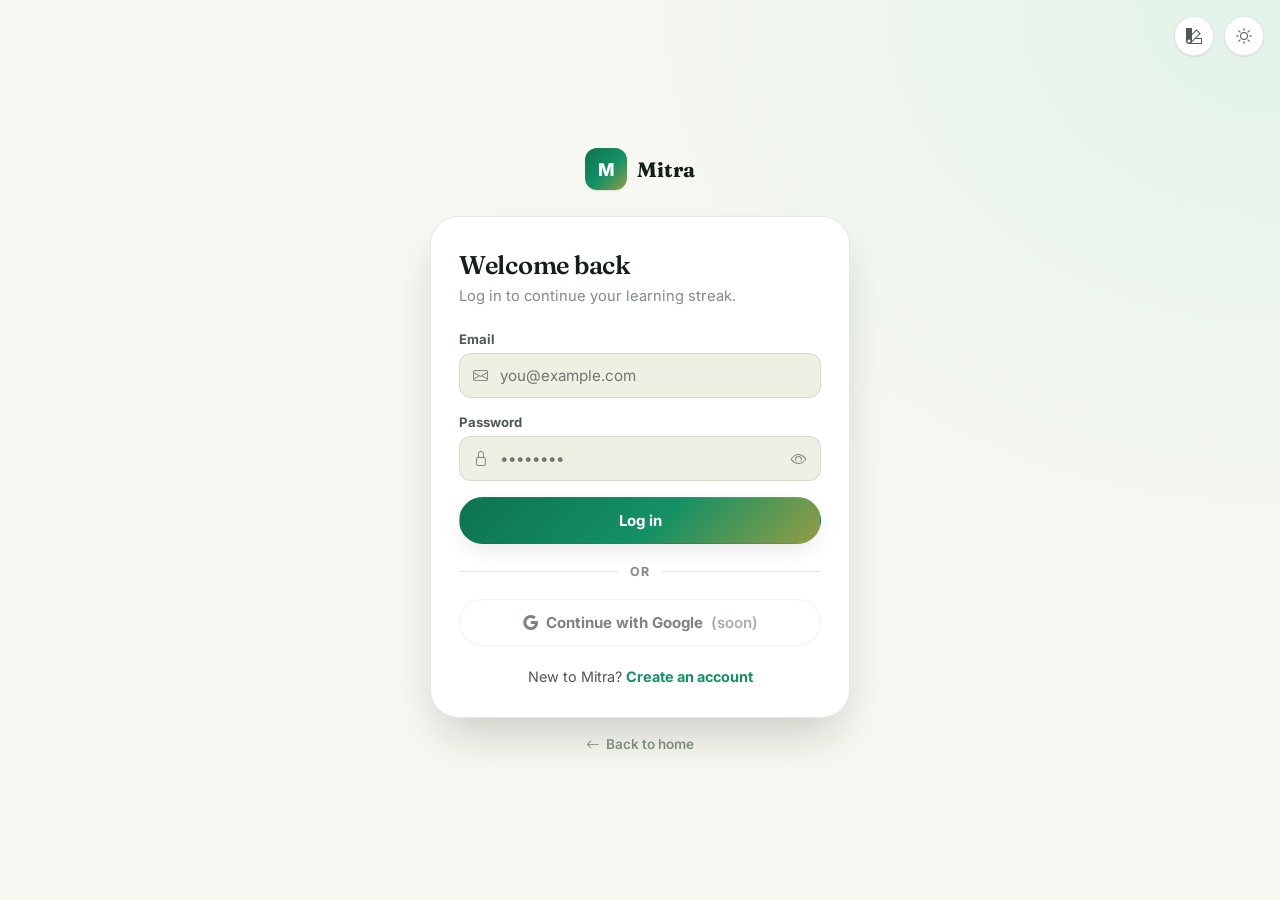
==== login.html @ 894e68a2 "Add files via upload" ====
<!DOCTYPE html>
<html lang="en">
<head>
<meta charset="UTF-8">
<meta name="viewport" content="width=device-width, initial-scale=1.0, viewport-fit=cover">
<title>Log in — Mitra</title>
<meta name="description" content="Log in to your Mitra account to continue learning English.">
<link rel="preconnect" href="https://fonts.googleapis.com">
<link rel="preconnect" href="https://fonts.gstatic.com" crossorigin>
<link href="https://fonts.googleapis.com/css2?family=Fraunces:opsz,wght@9..144,400;9..144,500;9..144,600;9..144,700&family=Inter:ital,wght@0,400;0,500;0,600;0,700;0,800;1,500&display=swap" rel="stylesheet">
<link rel="stylesheet" href="https://cdn.jsdelivr.net/npm/bootstrap-icons@1.11.3/font/bootstrap-icons.css">
<style>
:root{
  --font-display:'Fraunces',serif;
  --font-body:'Inter',sans-serif;
  --bg:#F7F8F1; --bg-soft:#EDF0E2; --surface:#FFFFFF;
  --surface-glass:rgba(255,255,255,.68); --surface-glass-border:rgba(18,28,20,.08);
  --ink:#151F19; --ink-soft:#4C594F; --muted:#818C82; --line:rgba(18,28,20,.10);
  --teal:#149164; --teal-dark:#0D7350; --teal-tint:#E1F3E9;
  --coral:#F2792E; --coral-tint:#FDECDD;
  --gold:#E7A431; --gold-tint:#FBF0DA;
  --on-brand:#FFFFFF;
  --danger:#C23B3B; --danger-tint:#FBEAE8;
  --grad-hero: radial-gradient(120% 140% at 100% 0%, var(--teal-tint) 0%, var(--bg) 45%, var(--bg) 100%);
  --grad-brand: linear-gradient(135deg,#0D7350 0%, #149164 55%, #E7A431 130%);
  --shadow-sm: 0 1px 2px rgba(18,28,20,.06), 0 1px 1px rgba(18,28,20,.04);
  --shadow-md: 0 8px 24px -8px rgba(18,28,20,.16);
  --shadow-lg: 0 24px 48px -12px rgba(18,28,20,.22);
  --r-sm:12px; --r-md:18px; --r-lg:24px; --r-xl:28px;
}
[data-theme="dark"]{
  --bg:#0B120D; --bg-soft:#111A14; --surface:#16211A;
  --surface-glass:rgba(22,33,26,.62); --surface-glass-border:rgba(230,240,232,.08);
  --ink:#E7F0E9; --ink-soft:#B4C4B8; --muted:#7C8B80; --line:rgba(230,240,232,.10);
  --teal:#3FCB93; --teal-dark:#2AA877; --teal-tint:rgba(63,203,147,.16);
  --coral:#FF9B54; --coral-tint:rgba(255,155,84,.14);
  --gold:#F6C567; --gold-tint:rgba(246,197,103,.14);
  --on-brand:#FFFFFF;
  --danger:#FF7A73; --danger-tint:rgba(255,122,115,.14);
  --grad-hero: var(--bg);
  --grad-brand: linear-gradient(135deg,#2AA877 0%, #3FCB93 55%, #F6C567 130%);
  --shadow-sm: 0 1px 2px rgba(0,0,0,.3);
  --shadow-md: 0 8px 24px -8px rgba(0,0,0,.5);
  --shadow-lg: 0 24px 48px -12px rgba(0,0,0,.6);
}
/* Accent themes: pick the primary color for a specific psychological
   effect. Coral/gold stay fixed since they carry a fixed UI meaning. */
[data-accent="ocean"]{ --teal:#1477A6; --teal-dark:#0F5F87; --teal-tint:#E2F1F8; --grad-brand: linear-gradient(135deg,#0F5F87 0%, #1477A6 55%, #E7A431 130%); }
[data-accent="ocean"][data-theme="dark"]{ --teal:#4FB8E0; --teal-dark:#2E9BC4; --teal-tint:rgba(79,184,224,.16); --grad-brand: linear-gradient(135deg,#2E9BC4 0%, #4FB8E0 55%, #F6C567 130%); }
[data-accent="plum"]{ --teal:#8B4FBF; --teal-dark:#723FA0; --teal-tint:#F2EAFA; --grad-brand: linear-gradient(135deg,#723FA0 0%, #8B4FBF 55%, #E7A431 130%); }
[data-accent="plum"][data-theme="dark"]{ --teal:#B98CF0; --teal-dark:#9E6BDE; --teal-tint:rgba(185,140,240,.16); --grad-brand: linear-gradient(135deg,#9E6BDE 0%, #B98CF0 55%, #F6C567 130%); }
[data-accent="terracotta"]{ --teal:#C1592D; --teal-dark:#9E4522; --teal-tint:#FBEBE1; --grad-brand: linear-gradient(135deg,#9E4522 0%, #C1592D 55%, #E7A431 130%); }
[data-accent="terracotta"][data-theme="dark"]{ --teal:#E88656; --teal-dark:#D06B3B; --teal-tint:rgba(232,134,86,.16); --grad-brand: linear-gradient(135deg,#D06B3B 0%, #E88656 55%, #F6C567 130%); }
[data-accent="berry"]{ --teal:#B0295A; --teal-dark:#8E1D47; --teal-tint:#FBE7EF; --grad-brand: linear-gradient(135deg,#8E1D47 0%, #B0295A 55%, #E7A431 130%); }
[data-accent="berry"][data-theme="dark"]{ --teal:#F0679A; --teal-dark:#DB4880; --teal-tint:rgba(240,103,154,.16); --grad-brand: linear-gradient(135deg,#DB4880 0%, #F0679A 55%, #F6C567 130%); }
[data-accent="slate"]{ --teal:#445048; --teal-dark:#333D37; --teal-tint:#E9ECE9; --grad-brand: linear-gradient(135deg,#333D37 0%, #445048 55%, #E7A431 130%); }
[data-accent="slate"][data-theme="dark"]{ --teal:#9DAFA3; --teal-dark:#7E9188; --teal-tint:rgba(157,175,163,.16); --grad-brand: linear-gradient(135deg,#7E9188 0%, #9DAFA3 55%, #F6C567 130%); }
*{box-sizing:border-box; -webkit-tap-highlight-color:transparent;}
html,body{overflow-x:hidden; width:100%; min-height:100%;}
body{
  margin:0; min-height:100vh; background:var(--grad-hero); color:var(--ink);
  font-family:var(--font-body); -webkit-font-smoothing:antialiased;
  display:flex; align-items:center; justify-content:center; padding:28px 18px;
}
h1,h2{font-family:var(--font-display); margin:0; letter-spacing:-.01em;}
p{margin:0;}
a{color:inherit; text-decoration:none;}
button{font-family:var(--font-body); cursor:pointer;}
:focus-visible{outline:2.5px solid var(--coral); outline-offset:3px; border-radius:6px;}

.wrap{width:100%; max-width:420px;}
.brand{display:flex; align-items:center; justify-content:center; gap:10px; margin-bottom:26px; font-family:var(--font-display); font-weight:700; font-size:1.3rem;}
.brand-mark{width:42px; height:42px; border-radius:12px; background:var(--grad-brand); display:flex; align-items:center; justify-content:center; color:var(--on-brand); font-weight:800; font-family:var(--font-body); font-size:1.1rem; box-shadow:var(--shadow-sm); flex-shrink:0;}

.card{background:var(--surface); border:1px solid var(--line); border-radius:var(--r-xl); box-shadow:var(--shadow-lg); padding:32px 28px;}
.card h1{font-size:1.6rem; font-weight:600;}
.card .sub{color:var(--muted); font-size:.92rem; margin-top:6px; margin-bottom:26px;}

.field{margin-bottom:16px;}
.field label{display:block; font-size:.82rem; font-weight:700; margin-bottom:6px; color:var(--ink-soft);}
.input-wrap{position:relative;}
.input-wrap i.left{position:absolute; left:14px; top:50%; transform:translateY(-50%); opacity:.5; font-size:.95rem;}
.field input{width:100%; padding:12px 14px 12px 40px; border-radius:12px; border:1.5px solid var(--line); background:var(--bg-soft); color:var(--ink); font-size:.95rem; font-family:var(--font-body); transition:border-color .15s;}
.field input:focus{outline:none; border-color:var(--teal);}
.toggle-pw{position:absolute; right:6px; top:50%; transform:translateY(-50%); width:32px; height:32px; border-radius:8px; border:none; background:none; color:var(--muted); display:flex; align-items:center; justify-content:center; font-size:1rem;}
.toggle-pw:hover{color:var(--teal);}

.btn{display:inline-flex; align-items:center; justify-content:center; gap:8px; font-weight:700; font-size:.94rem; padding:13px 24px; border-radius:999px; border:1px solid transparent; transition:transform .18s ease, box-shadow .18s ease, opacity .18s ease; width:100%;}
.btn:active{transform:scale(.98);}
.btn-primary{background:var(--grad-brand); color:var(--on-brand); box-shadow:var(--shadow-md);}
.btn-primary:hover{transform:translateY(-1px); box-shadow:var(--shadow-lg);}
.btn-primary:disabled{opacity:.6; cursor:progress; transform:none;}
.btn-ghost{background:var(--surface); color:var(--ink); border-color:var(--line);}
.btn-ghost:hover{border-color:var(--teal); color:var(--teal);}
.btn-ghost:disabled{opacity:.55; cursor:not-allowed;}

.divider{display:flex; align-items:center; gap:12px; margin:20px 0; color:var(--muted); font-size:.78rem; font-weight:700; text-transform:uppercase; letter-spacing:.06em;}
.divider::before,.divider::after{content:''; flex:1; height:1px; background:var(--line);}

.alert{display:flex; align-items:flex-start; gap:10px; padding:12px 14px; border-radius:12px; background:var(--danger-tint); color:var(--danger); font-size:.86rem; font-weight:600; margin-bottom:18px; line-height:1.4;}
.alert i{margin-top:1px; flex-shrink:0;}
.alert.success{background:var(--teal-tint); color:var(--teal-dark);}

.foot-link{text-align:center; margin-top:22px; font-size:.9rem; color:var(--ink-soft);}
.foot-link a{color:var(--teal); font-weight:700;}
.foot-link a:hover{text-decoration:underline;}

.back-home{display:flex; justify-content:center; margin-top:18px;}
.back-home a{font-size:.85rem; color:var(--muted); font-weight:600; display:inline-flex; align-items:center; gap:6px;}
.back-home a:hover{color:var(--teal);}

.hidden{display:none !important;}

.theme-toggle{position:fixed; top:16px; right:16px; width:40px; height:40px; border-radius:50%; border:1px solid var(--line); background:var(--surface); color:var(--ink-soft); display:flex; align-items:center; justify-content:center; box-shadow:var(--shadow-sm); font-size:1rem; z-index:50;}
.theme-toggle:hover{border-color:var(--teal); color:var(--teal);}
.accent-toggle{position:fixed; top:16px; right:66px; width:40px; height:40px; border-radius:50%; border:1px solid var(--line); background:var(--surface); color:var(--ink-soft); display:flex; align-items:center; justify-content:center; box-shadow:var(--shadow-sm); font-size:1rem; z-index:50;}
.accent-toggle:hover{border-color:var(--teal); color:var(--teal);}
.accent-panel{position:fixed; top:64px; right:16px; width:250px; max-width:calc(100vw - 32px); background:var(--surface); border:1px solid var(--line); border-radius:var(--r-md); box-shadow:var(--shadow-lg); padding:14px; z-index:150; opacity:0; visibility:hidden; transform:translateY(-6px); transition:opacity .18s ease, transform .18s ease, visibility .18s;}
.accent-panel.open{opacity:1; visibility:visible; transform:translateY(0);}
.accent-panel-title{font-size:.7rem; font-weight:800; text-transform:uppercase; letter-spacing:.08em; color:var(--muted); margin-bottom:10px;}
.accent-swatches{display:grid; grid-template-columns:1fr 1fr; gap:8px;}
.accent-swatch{display:flex; align-items:center; gap:8px; padding:8px; border-radius:10px; border:1.5px solid var(--line); background:transparent; text-align:left; font-family:var(--font-body);}
.accent-swatch[aria-pressed="true"]{border-color:var(--swatch);}
.accent-swatch-dot{width:15px; height:15px; border-radius:50%; background:var(--swatch); flex-shrink:0; box-shadow:0 0 0 2px var(--surface), 0 0 0 3.5px var(--swatch);}
.accent-swatch-label{font-size:.75rem; font-weight:700; color:var(--ink); line-height:1.25;}
.accent-swatch-label small{display:block; font-weight:500; color:var(--muted); font-size:.64rem;}
</style>
</head>
<body data-theme="light">
<button class="theme-toggle" id="themeToggle" aria-label="Switch to dark theme" aria-pressed="false">
  <i class="bi bi-sun" id="themeIconSun" aria-hidden="true"></i>
  <i class="bi bi-moon-stars" id="themeIconMoon" aria-hidden="true" style="display:none;"></i>
</button>
<button class="accent-toggle" id="accentBtn" aria-label="Choose accent color" aria-expanded="false" aria-haspopup="true">
  <i class="bi bi-palette2" aria-hidden="true"></i>
</button>
<div class="accent-panel" id="accentPanel" role="dialog" aria-label="Accent color">
  <div class="accent-panel-title">Accent color</div>
  <div class="accent-swatches" id="accentSwatches"></div>
</div>
<div class="wrap">
  <a class="brand" href="mitra-dashboard.html">
    <span class="brand-mark" aria-hidden="true">M</span>
    Mitra
  </a>

  <div class="card">
    <h1>Welcome back</h1>
    <p class="sub">Log in to continue your learning streak.</p>

    <div id="alertBox" class="alert hidden" role="alert">
      <i class="bi bi-exclamation-circle-fill" aria-hidden="true"></i>
      <span id="alertText"></span>
    </div>

    <form id="loginForm" novalidate>
      <div class="field">
        <label for="email">Email</label>
        <div class="input-wrap">
          <i class="bi bi-envelope left" aria-hidden="true"></i>
          <input type="email" id="email" name="email" placeholder="you@example.com" autocomplete="email" required>
        </div>
      </div>
      <div class="field">
        <label for="password">Password</label>
        <div class="input-wrap">
          <i class="bi bi-lock left" aria-hidden="true"></i>
          <input type="password" id="password" name="password" placeholder="••••••••" autocomplete="current-password" style="padding-right:44px;" required>
          <button type="button" class="toggle-pw" id="togglePw" aria-label="Show password" aria-pressed="false">
            <i class="bi bi-eye" aria-hidden="true"></i>
          </button>
        </div>
      </div>
      <button type="submit" class="btn btn-primary" id="submitBtn">
        <span id="submitLabel">Log in</span>
      </button>
    </form>

    <div class="divider">or</div>

    <button type="button" class="btn btn-ghost" id="googleBtn" disabled title="Google sign-in is coming soon">
      <i class="bi bi-google" aria-hidden="true"></i> Continue with Google <span style="font-weight:600; opacity:.65;">(soon)</span>
    </button>

    <p class="foot-link">New to Mitra? <a href="register.html">Create an account</a></p>
  </div>

  <div class="back-home">
    <a href="mitra-dashboard.html"><i class="bi bi-arrow-left" aria-hidden="true"></i> Back to home</a>
  </div>
</div>

<script src="mitra-auth.js"></script>
<script>
(function(){
  "use strict";

  // Theme is persisted in the shared "mitrami" IndexedDB and stays in sync
  // with the dashboard, register, profile, and logout pages.
  MitraAuth.initThemeToggle();
  MitraAuth.initAccentPicker();

  var form = document.getElementById('loginForm');
  var alertBox = document.getElementById('alertBox');
  var alertText = document.getElementById('alertText');
  var submitBtn = document.getElementById('submitBtn');
  var submitLabel = document.getElementById('submitLabel');
  var togglePw = document.getElementById('togglePw');
  var pwInput = document.getElementById('password');

  // If already signed in, skip straight to the dashboard.
  MitraAuth.getCurrentUser().then(function(user){
    if (user) window.location.href = 'mitra-dashboard.html';
  });

  togglePw.addEventListener('click', function(){
    var show = pwInput.type === 'password';
    pwInput.type = show ? 'text' : 'password';
    togglePw.setAttribute('aria-pressed', String(show));
    togglePw.setAttribute('aria-label', show ? 'Hide password' : 'Show password');
    togglePw.innerHTML = '<i class="bi ' + (show ? 'bi-eye-slash' : 'bi-eye') + '" aria-hidden="true"></i>';
  });

  function showError(msg){
    alertBox.classList.remove('hidden');
    alertText.textContent = msg;
  }
  function hideError(){
    alertBox.classList.add('hidden');
  }

  form.addEventListener('submit', function(e){
    e.preventDefault();
    hideError();
    var email = document.getElementById('email').value;
    var password = pwInput.value;

    submitBtn.disabled = true;
    submitLabel.textContent = 'Logging in…';

    MitraAuth.login(email, password).then(function(){
      window.location.href = 'mitra-dashboard.html';
    }).catch(function(err){
      showError(err.message || 'Something went wrong. Please try again.');
      submitBtn.disabled = false;
      submitLabel.textContent = 'Log in';
    });
  });
})();
</script>
</body>
</html>
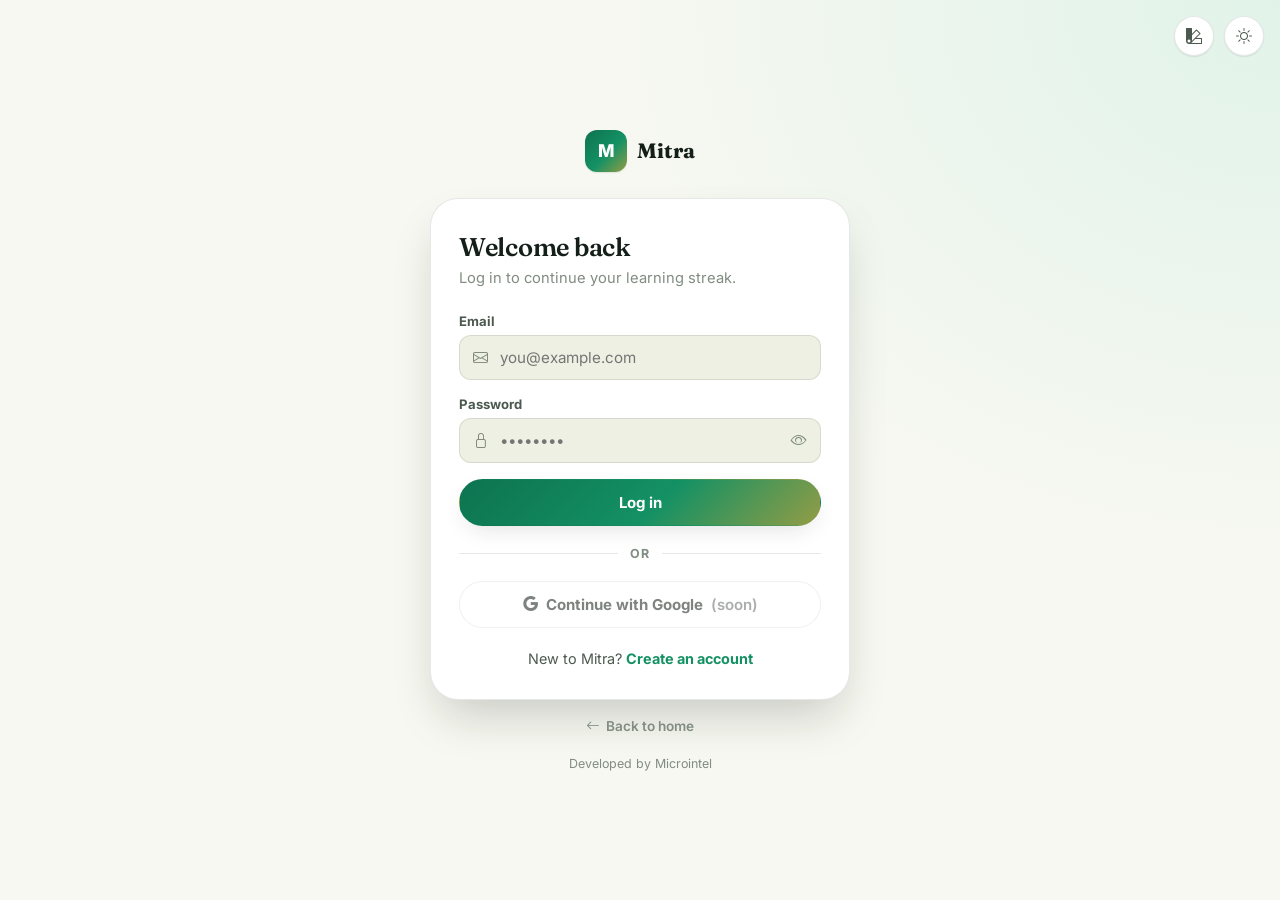
==== commit 20da4c8a: "Add files via upload" ====
--- a/login.html
+++ b/login.html
@@ -188,6 +188,8 @@
   <div class="back-home">
     <a href="mitra-dashboard.html"><i class="bi bi-arrow-left" aria-hidden="true"></i> Back to home</a>
   </div>
+
+  <p style="text-align:center; margin-top:22px; font-size:.78rem; color:var(--muted);">Developed by Microintel</p>
 </div>
 
 <script src="mitra-auth.js"></script>
